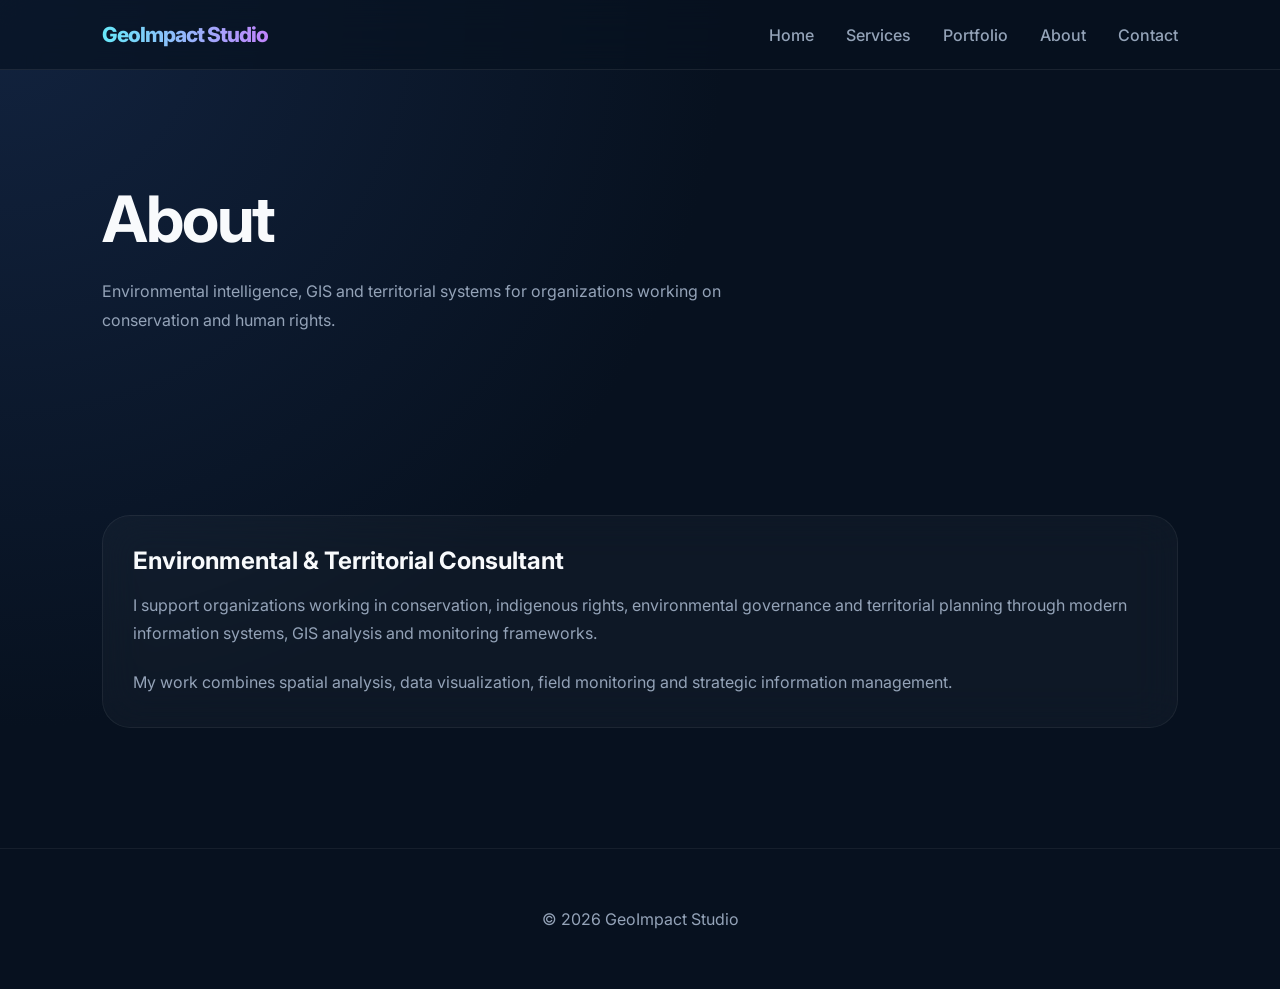
==== about.html @ 1a0bd776 "Create about.html" ====
<!DOCTYPE html>
<html lang="en">

<head>

  <meta charset="UTF-8">
  <meta name="viewport" content="width=device-width, initial-scale=1.0">

  <title>About | GeoImpact Studio</title>

  <link rel="stylesheet" href="style.css">

</head>

<body>

<header class="navbar">

  <div class="logo">
    GeoImpact Studio
  </div>

  <nav>
    <a href="index.html">Home</a>
    <a href="services.html">Services</a>
    <a href="portfolio.html">Portfolio</a>
    <a href="about.html">About</a>
    <a href="contact.html">Contact</a>
  </nav>

</header>

<section class="page-header">

  <h1>About</h1>

  <p>
    Environmental intelligence, GIS and territorial systems
    for organizations working on conservation and human rights.
  </p>

</section>

<section>

  <div class="card">

    <div class="card-content">

      <h3>Environmental & Territorial Consultant</h3>

      <p>
        I support organizations working in conservation,
        indigenous rights, environmental governance
        and territorial planning through modern information systems,
        GIS analysis and monitoring frameworks.
      </p>

      <br>

      <p>
        My work combines spatial analysis,
        data visualization, field monitoring
        and strategic information management.
      </p>

    </div>

  </div>

</section>

<footer>

  <p>
    © 2026 GeoImpact Studio
  </p>

</footer>

</body>

</html>
---- style.css ----
@import url('https://fonts.googleapis.com/css2?family=Inter:wght@300;400;500;600;700;800;900&display=swap');

:root{
  --bg:#07111f;
  --bg2:#0f172a;
  --card:#111c2d;
  --primary:#67e8f9;
  --secondary:#c084fc;
  --accent:#34d399;
  --text:#f8fafc;
  --muted:#94a3b8;
  --border:rgba(255,255,255,0.08);
}

*{
  margin:0;
  padding:0;
  box-sizing:border-box;
}

html{
  scroll-behavior:smooth;
}

body{
  font-family:'Inter',sans-serif;
  background:
  radial-gradient(circle at top left,#12233f 0%,#07111f 45%),
  linear-gradient(to bottom,#07111f,#020617);
  color:var(--text);
  overflow-x:hidden;
}

/* NAVBAR */

.navbar{
  position:fixed;
  width:100%;
  top:0;
  z-index:1000;

  backdrop-filter:blur(20px);
  background:rgba(7,17,31,0.65);

  border-bottom:1px solid var(--border);

  display:flex;
  justify-content:space-between;
  align-items:center;

  padding:22px 8%;
}

.logo{
  font-size:1.3rem;
  font-weight:800;
  letter-spacing:-1px;

  background:linear-gradient(
  to right,
  var(--primary),
  var(--secondary));

  -webkit-background-clip:text;
  -webkit-text-fill-color:transparent;
}

nav{
  display:flex;
  gap:32px;
}

nav a{
  color:var(--muted);
  text-decoration:none;
  font-weight:500;
  transition:0.3s;
}

nav a:hover{
  color:white;
}

/* HERO */

.hero{
  min-height:100vh;

  display:flex;
  align-items:center;

  padding:140px 8% 100px;
}

.hero-content{
  max-width:760px;
}

.tag{
  display:inline-flex;
  align-items:center;
  gap:10px;

  padding:12px 20px;

  border-radius:999px;

  background:rgba(255,255,255,0.05);

  border:1px solid rgba(255,255,255,0.08);

  color:var(--primary);

  margin-bottom:30px;

  font-size:0.95rem;
}

.hero h1{
  font-size:5rem;
  line-height:1;
  letter-spacing:-3px;

  margin-bottom:30px;
}

.hero p{
  font-size:1.2rem;
  line-height:1.9;

  color:var(--muted);

  margin-bottom:40px;

  max-width:700px;
}

.hero-buttons{
  display:flex;
  gap:20px;
}

.btn-primary{
  background:linear-gradient(
  to right,
  var(--primary),
  var(--secondary));

  color:#07111f;

  padding:16px 30px;

  border-radius:16px;

  text-decoration:none;

  font-weight:700;

  transition:0.3s;
}

.btn-primary:hover{
  transform:translateY(-4px);
  box-shadow:0 20px 40px rgba(103,232,249,0.2);
}

.btn-secondary{
  border:1px solid rgba(255,255,255,0.1);

  color:white;

  padding:16px 30px;

  border-radius:16px;

  text-decoration:none;

  transition:0.3s;
}

.btn-secondary:hover{
  background:rgba(255,255,255,0.05);
}

/* SECTIONS */

section{
  padding:120px 8%;
}

.section-title{
  margin-bottom:70px;
}

.section-title span{
  color:var(--primary);
  text-transform:uppercase;
  letter-spacing:2px;
  font-size:0.9rem;
}

.section-title h2{
  font-size:3rem;
  margin-top:10px;
  margin-bottom:20px;
  letter-spacing:-2px;
}

.section-title p{
  color:var(--muted);
  max-width:700px;
  line-height:1.8;
}

/* CARDS */

.cards{
  display:grid;

  grid-template-columns:
  repeat(auto-fit,minmax(320px,1fr));

  gap:32px;
}

.card{
  position:relative;

  background:rgba(255,255,255,0.03);

  border:1px solid rgba(255,255,255,0.06);

  border-radius:28px;

  overflow:hidden;

  transition:0.4s;

  backdrop-filter:blur(20px);
}

.card:hover{
  transform:translateY(-10px);
  border-color:rgba(103,232,249,0.3);
}

.card img{
  width:100%;
  height:240px;
  object-fit:cover;
}

.card-content{
  padding:30px;
}

.card h3{
  font-size:1.5rem;
  margin-bottom:16px;
}

.card p{
  color:var(--muted);
  line-height:1.8;
}

/* CTA */

.cta{
  text-align:center;

  background:
  linear-gradient(
  135deg,
  rgba(103,232,249,0.1),
  rgba(192,132,252,0.1));

  border-top:1px solid rgba(255,255,255,0.06);
  border-bottom:1px solid rgba(255,255,255,0.06);
}

.cta h2{
  font-size:3rem;
  margin-bottom:20px;
}

.cta p{
  color:var(--muted);
  max-width:700px;
  margin:auto;
  margin-bottom:40px;
  line-height:1.8;
}

/* FOOTER */

footer{
  padding:60px 8%;
  border-top:1px solid rgba(255,255,255,0.06);
  color:var(--muted);
  text-align:center;
}

/* PAGE HEADER */

.page-header{
  padding-top:180px;
  padding-bottom:60px;
}

.page-header h1{
  font-size:4rem;
  letter-spacing:-2px;
  margin-bottom:20px;
}

.page-header p{
  color:var(--muted);
  max-width:700px;
  line-height:1.8;
}

/* CONTACT */

form{
  display:flex;
  flex-direction:column;
  gap:20px;
  max-width:700px;
}

input,
textarea{
  background:rgba(255,255,255,0.04);

  border:1px solid rgba(255,255,255,0.08);

  padding:18px;

  border-radius:18px;

  color:white;

  font-family:'Inter',sans-serif;
}

textarea{
  min-height:180px;
}

button{
  background:linear-gradient(
  to right,
  var(--primary),
  var(--secondary));

  color:#07111f;

  border:none;

  padding:18px;

  border-radius:18px;

  font-weight:700;

  cursor:pointer;
}

/* RESPONSIVE */

@media(max-width:900px){

  .hero h1{
    font-size:3.3rem;
  }

  nav{
    display:none;
  }

  .section-title h2{
    font-size:2.2rem;
  }

  .cta h2{
    font-size:2.3rem;
  }

}
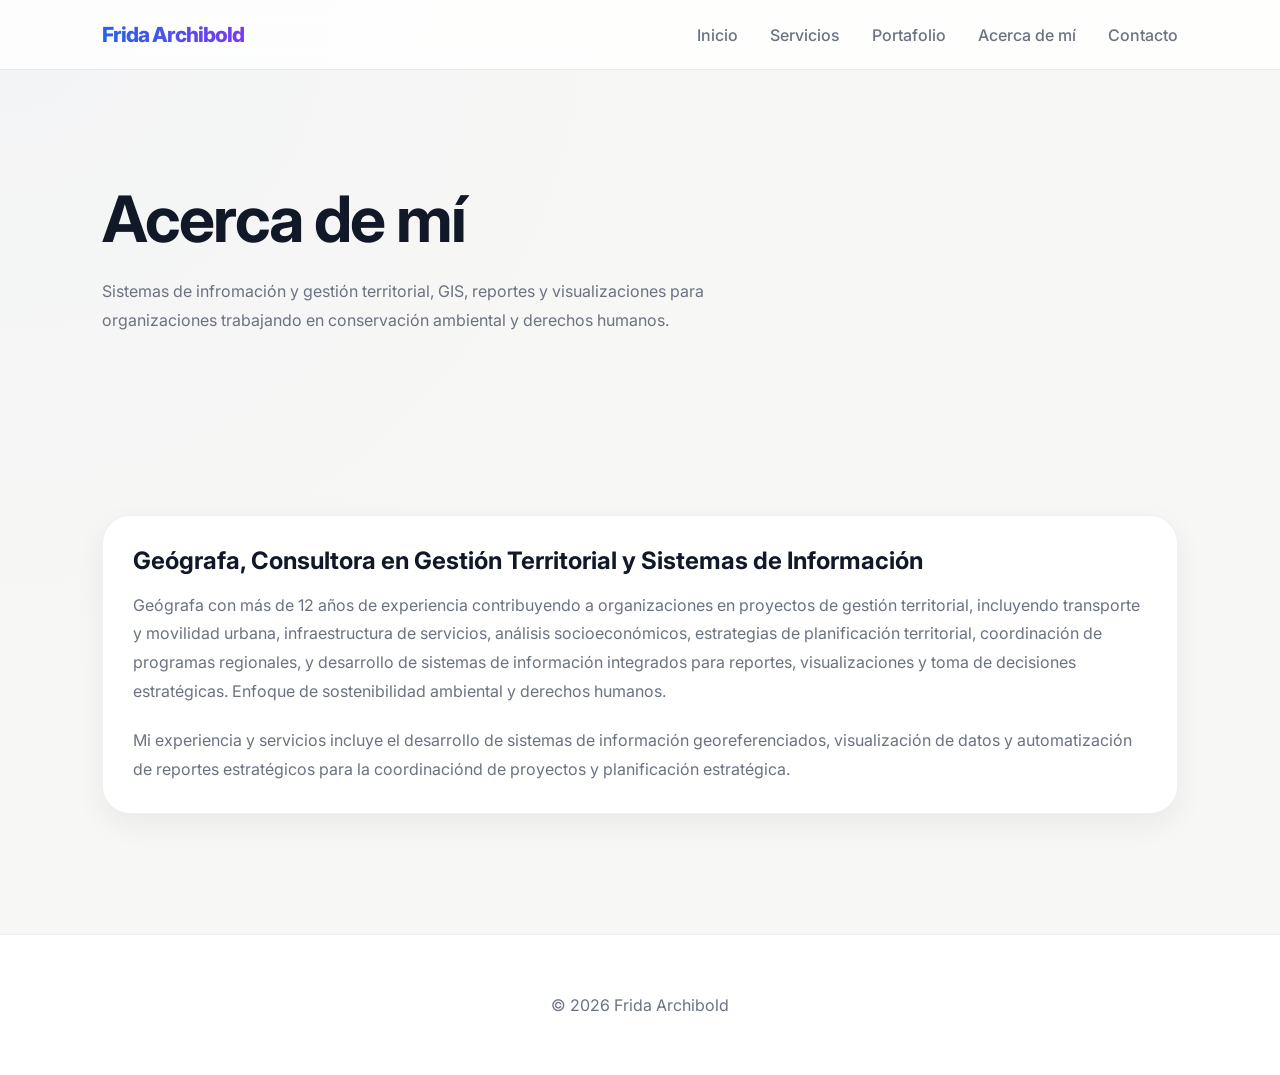
==== commit cd280400: "Update about.html" ====
--- a/about.html
+++ b/about.html
@@ -6,7 +6,7 @@
   <meta charset="UTF-8">
   <meta name="viewport" content="width=device-width, initial-scale=1.0">
 
-  <title>About | GeoImpact Studio</title>
+  <title>Acerca | Frida Archibold</title>
 
   <link rel="stylesheet" href="style.css">
 
@@ -17,26 +17,25 @@
 <header class="navbar">
 
   <div class="logo">
-    GeoImpact Studio
+    Frida Archibold
   </div>
 
   <nav>
-    <a href="index.html">Home</a>
-    <a href="services.html">Services</a>
-    <a href="portfolio.html">Portfolio</a>
-    <a href="about.html">About</a>
-    <a href="contact.html">Contact</a>
+    <a href="index.html">Inicio</a>
+    <a href="services.html">Servicios</a>
+    <a href="portfolio.html">Portafolio</a>
+    <a href="about.html">Acerca de mí</a>
+    <a href="contact.html">Contacto</a>
   </nav>
 
 </header>
 
 <section class="page-header">
 
-  <h1>About</h1>
+  <h1>Acerca de mí</h1>
 
   <p>
-    Environmental intelligence, GIS and territorial systems
-    for organizations working on conservation and human rights.
+    Sistemas de infromación y gestión territorial, GIS, reportes y visualizaciones para organizaciones trabajando en conservación ambiental y derechos humanos.
   </p>
 
 </section>
@@ -47,21 +46,20 @@
 
     <div class="card-content">
 
-      <h3>Environmental & Territorial Consultant</h3>
+      <h3>Geógrafa, Consultora en Gestión Territorial y Sistemas de Información</h3>
 
       <p>
-        I support organizations working in conservation,
-        indigenous rights, environmental governance
-        and territorial planning through modern information systems,
-        GIS analysis and monitoring frameworks.
+        Geógrafa con más de 12 años de experiencia contribuyendo a organizaciones en proyectos de gestión territorial, incluyendo
+        transporte y movilidad urbana, infraestructura de servicios, análisis socioeconómicos, estrategias de planificación territorial,
+        coordinación de programas regionales, y desarrollo de sistemas de información integrados para reportes, visualizaciones y toma
+        de decisiones estratégicas. Enfoque de sostenibilidad ambiental y derechos humanos.
       </p>
 
       <br>
 
       <p>
-        My work combines spatial analysis,
-        data visualization, field monitoring
-        and strategic information management.
+        Mi experiencia y servicios incluye el desarrollo de sistemas de información georeferenciados, visualización de datos y automatización
+        de reportes estratégicos para la coordinaciónd de proyectos y planificación estratégica.
       </p>
 
     </div>
@@ -73,7 +71,7 @@
 <footer>
 
   <p>
-    © 2026 GeoImpact Studio
+    © 2026 Frida Archibold
   </p>
 
 </footer>
--- a/style.css
+++ b/style.css
@@ -1,15 +1,20 @@
 @import url('https://fonts.googleapis.com/css2?family=Inter:wght@300;400;500;600;700;800;900&display=swap');
 
 :root{
-  --bg:#07111f;
-  --bg2:#0f172a;
-  --card:#111c2d;
-  --primary:#67e8f9;
-  --secondary:#c084fc;
-  --accent:#34d399;
-  --text:#f8fafc;
-  --muted:#94a3b8;
-  --border:rgba(255,255,255,0.08);
+  --bg:#f7f7f5;
+  --bg2:#ffffff;
+  --card:#ffffff;
+
+  --primary:#2563eb;
+  --secondary:#7c3aed;
+  --accent:#10b981;
+
+  --text:#111827;
+  --muted:#6b7280;
+
+  --border:rgba(0,0,0,0.08);
+
+  --shadow:0 10px 30px rgba(0,0,0,0.06);
 }
 
 *{
@@ -24,10 +29,13 @@
 
 body{
   font-family:'Inter',sans-serif;
+
   background:
-  radial-gradient(circle at top left,#12233f 0%,#07111f 45%),
-  linear-gradient(to bottom,#07111f,#020617);
-  color:var(--text);
+  radial-gradient(circle at top left,#f3f4f6 0%,#f7f7f5 40%),
+  linear-gradient(to bottom,#f7f7f5,#ffffff);
+
+  color:var(--text);
+
   overflow-x:hidden;
 }
 
@@ -40,7 +48,8 @@
   z-index:1000;
 
   backdrop-filter:blur(20px);
-  background:rgba(7,17,31,0.65);
+
+  background:rgba(255,255,255,0.82);
 
   border-bottom:1px solid var(--border);
 
@@ -78,7 +87,7 @@
 }
 
 nav a:hover{
-  color:white;
+  color:var(--text);
 }
 
 /* HERO */
@@ -105,15 +114,17 @@
 
   border-radius:999px;
 
-  background:rgba(255,255,255,0.05);
-
-  border:1px solid rgba(255,255,255,0.08);
+  background:#eef2ff;
+
+  border:1px solid rgba(37,99,235,0.08);
 
   color:var(--primary);
 
   margin-bottom:30px;
 
   font-size:0.95rem;
+
+  font-weight:600;
 }
 
 .hero h1{
@@ -122,6 +133,8 @@
   letter-spacing:-3px;
 
   margin-bottom:30px;
+
+  color:var(--text);
 }
 
 .hero p{
@@ -139,6 +152,8 @@
   display:flex;
   gap:20px;
 }
+
+/* BUTTONS */
 
 .btn-primary{
   background:linear-gradient(
@@ -146,7 +161,7 @@
   var(--primary),
   var(--secondary));
 
-  color:#07111f;
+  color:white;
 
   padding:16px 30px;
 
@@ -157,17 +172,21 @@
   font-weight:700;
 
   transition:0.3s;
+
+  box-shadow:0 10px 30px rgba(37,99,235,0.15);
 }
 
 .btn-primary:hover{
   transform:translateY(-4px);
-  box-shadow:0 20px 40px rgba(103,232,249,0.2);
+  box-shadow:0 20px 40px rgba(37,99,235,0.18);
 }
 
 .btn-secondary{
-  border:1px solid rgba(255,255,255,0.1);
-
-  color:white;
+  border:1px solid rgba(0,0,0,0.08);
+
+  color:var(--text);
+
+  background:white;
 
   padding:16px 30px;
 
@@ -179,7 +198,7 @@
 }
 
 .btn-secondary:hover{
-  background:rgba(255,255,255,0.05);
+  background:#f3f4f6;
 }
 
 /* SECTIONS */
@@ -197,6 +216,7 @@
   text-transform:uppercase;
   letter-spacing:2px;
   font-size:0.9rem;
+  font-weight:700;
 }
 
 .section-title h2{
@@ -204,6 +224,8 @@
   margin-top:10px;
   margin-bottom:20px;
   letter-spacing:-2px;
+
+  color:var(--text);
 }
 
 .section-title p{
@@ -226,9 +248,9 @@
 .card{
   position:relative;
 
-  background:rgba(255,255,255,0.03);
-
-  border:1px solid rgba(255,255,255,0.06);
+  background:var(--card);
+
+  border:1px solid rgba(0,0,0,0.06);
 
   border-radius:28px;
 
@@ -236,12 +258,16 @@
 
   transition:0.4s;
 
-  backdrop-filter:blur(20px);
+  box-shadow:var(--shadow);
 }
 
 .card:hover{
   transform:translateY(-10px);
-  border-color:rgba(103,232,249,0.3);
+
+  border-color:rgba(37,99,235,0.15);
+
+  box-shadow:
+  0 20px 40px rgba(0,0,0,0.08);
 }
 
 .card img{
@@ -257,6 +283,8 @@
 .card h3{
   font-size:1.5rem;
   margin-bottom:16px;
+
+  color:var(--text);
 }
 
 .card p{
@@ -272,16 +300,18 @@
   background:
   linear-gradient(
   135deg,
-  rgba(103,232,249,0.1),
-  rgba(192,132,252,0.1));
-
-  border-top:1px solid rgba(255,255,255,0.06);
-  border-bottom:1px solid rgba(255,255,255,0.06);
+  rgba(37,99,235,0.05),
+  rgba(124,58,237,0.05));
+
+  border-top:1px solid rgba(0,0,0,0.05);
+  border-bottom:1px solid rgba(0,0,0,0.05);
 }
 
 .cta h2{
   font-size:3rem;
   margin-bottom:20px;
+
+  color:var(--text);
 }
 
 .cta p{
@@ -296,9 +326,14 @@
 
 footer{
   padding:60px 8%;
-  border-top:1px solid rgba(255,255,255,0.06);
-  color:var(--muted);
+
+  border-top:1px solid rgba(0,0,0,0.06);
+
+  color:var(--muted);
+
   text-align:center;
+
+  background:white;
 }
 
 /* PAGE HEADER */
@@ -312,6 +347,8 @@
   font-size:4rem;
   letter-spacing:-2px;
   margin-bottom:20px;
+
+  color:var(--text);
 }
 
 .page-header p{
@@ -331,17 +368,24 @@
 
 input,
 textarea{
-  background:rgba(255,255,255,0.04);
-
-  border:1px solid rgba(255,255,255,0.08);
+  background:white;
+
+  border:1px solid rgba(0,0,0,0.08);
 
   padding:18px;
 
   border-radius:18px;
 
-  color:white;
+  color:var(--text);
 
   font-family:'Inter',sans-serif;
+
+  box-shadow:0 4px 12px rgba(0,0,0,0.03);
+}
+
+input::placeholder,
+textarea::placeholder{
+  color:#9ca3af;
 }
 
 textarea{
@@ -354,7 +398,7 @@
   var(--primary),
   var(--secondary));
 
-  color:#07111f;
+  color:white;
 
   border:none;
 
@@ -365,6 +409,13 @@
   font-weight:700;
 
   cursor:pointer;
+
+  transition:0.3s;
+}
+
+button:hover{
+  opacity:0.95;
+  transform:translateY(-2px);
 }
 
 /* RESPONSIVE */
@@ -387,4 +438,8 @@
     font-size:2.3rem;
   }
 
-}
+  .hero-buttons{
+    flex-direction:column;
+  }
+
+}
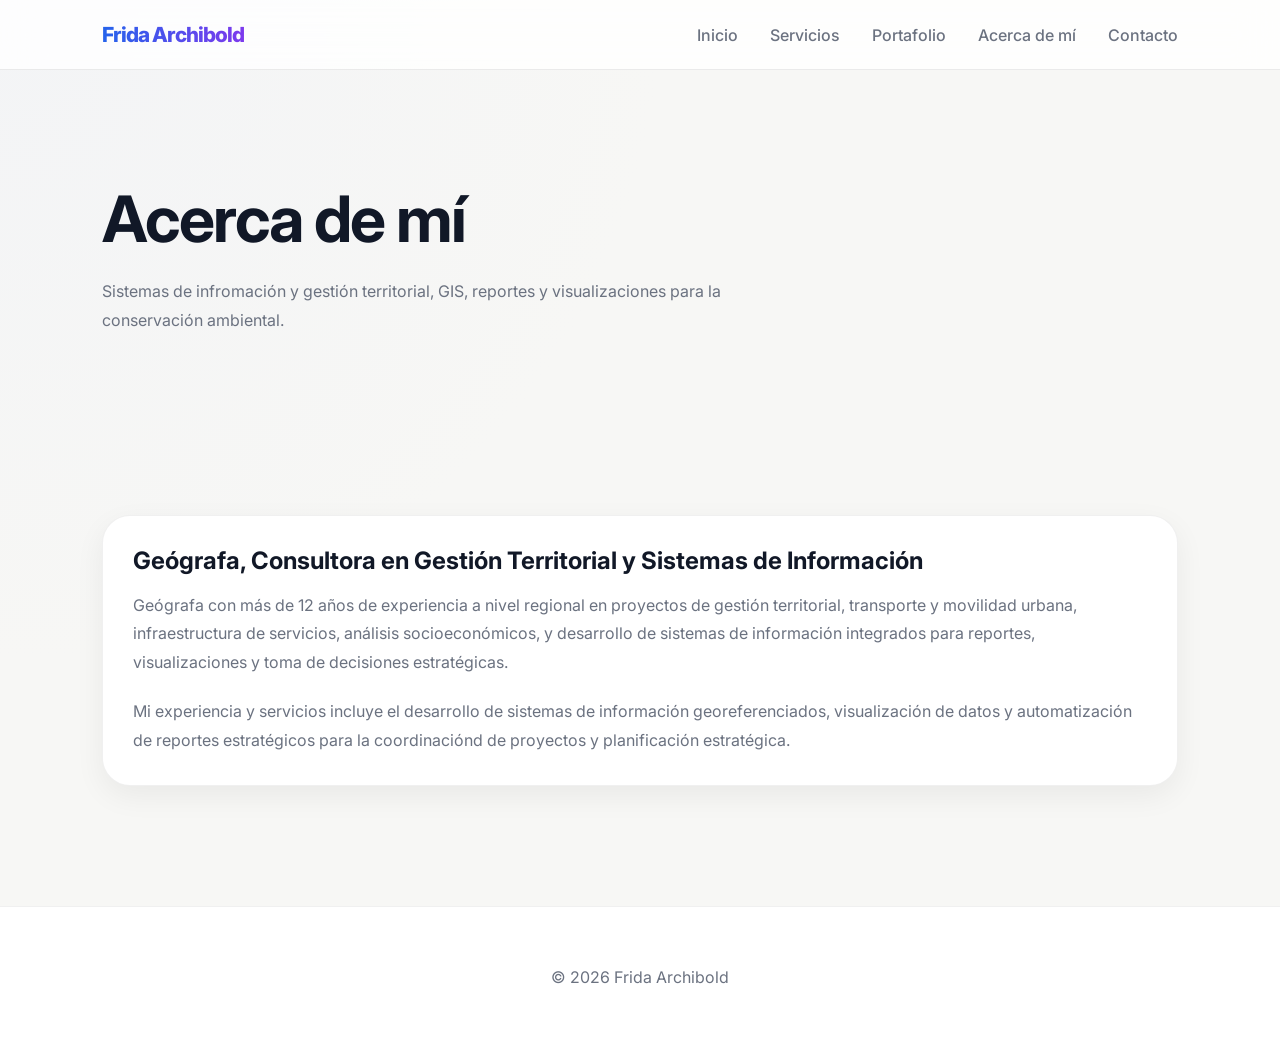
==== commit 20e56a85: "Update about.html" ====
--- a/about.html
+++ b/about.html
@@ -35,7 +35,7 @@
   <h1>Acerca de mí</h1>
 
   <p>
-    Sistemas de infromación y gestión territorial, GIS, reportes y visualizaciones para organizaciones trabajando en conservación ambiental y derechos humanos.
+    Sistemas de infromación y gestión territorial, GIS, reportes y visualizaciones para la conservación ambiental.
   </p>
 
 </section>
@@ -49,10 +49,8 @@
       <h3>Geógrafa, Consultora en Gestión Territorial y Sistemas de Información</h3>
 
       <p>
-        Geógrafa con más de 12 años de experiencia contribuyendo a organizaciones en proyectos de gestión territorial, incluyendo
-        transporte y movilidad urbana, infraestructura de servicios, análisis socioeconómicos, estrategias de planificación territorial,
-        coordinación de programas regionales, y desarrollo de sistemas de información integrados para reportes, visualizaciones y toma
-        de decisiones estratégicas. Enfoque de sostenibilidad ambiental y derechos humanos.
+        Geógrafa con más de 12 años de experiencia a nivel regional en proyectos de gestión territorial, transporte y movilidad urbana, infraestructura de servicios, 
+        análisis socioeconómicos, y desarrollo de sistemas de información integrados para reportes, visualizaciones y toma de decisiones estratégicas. 
       </p>
 
       <br>
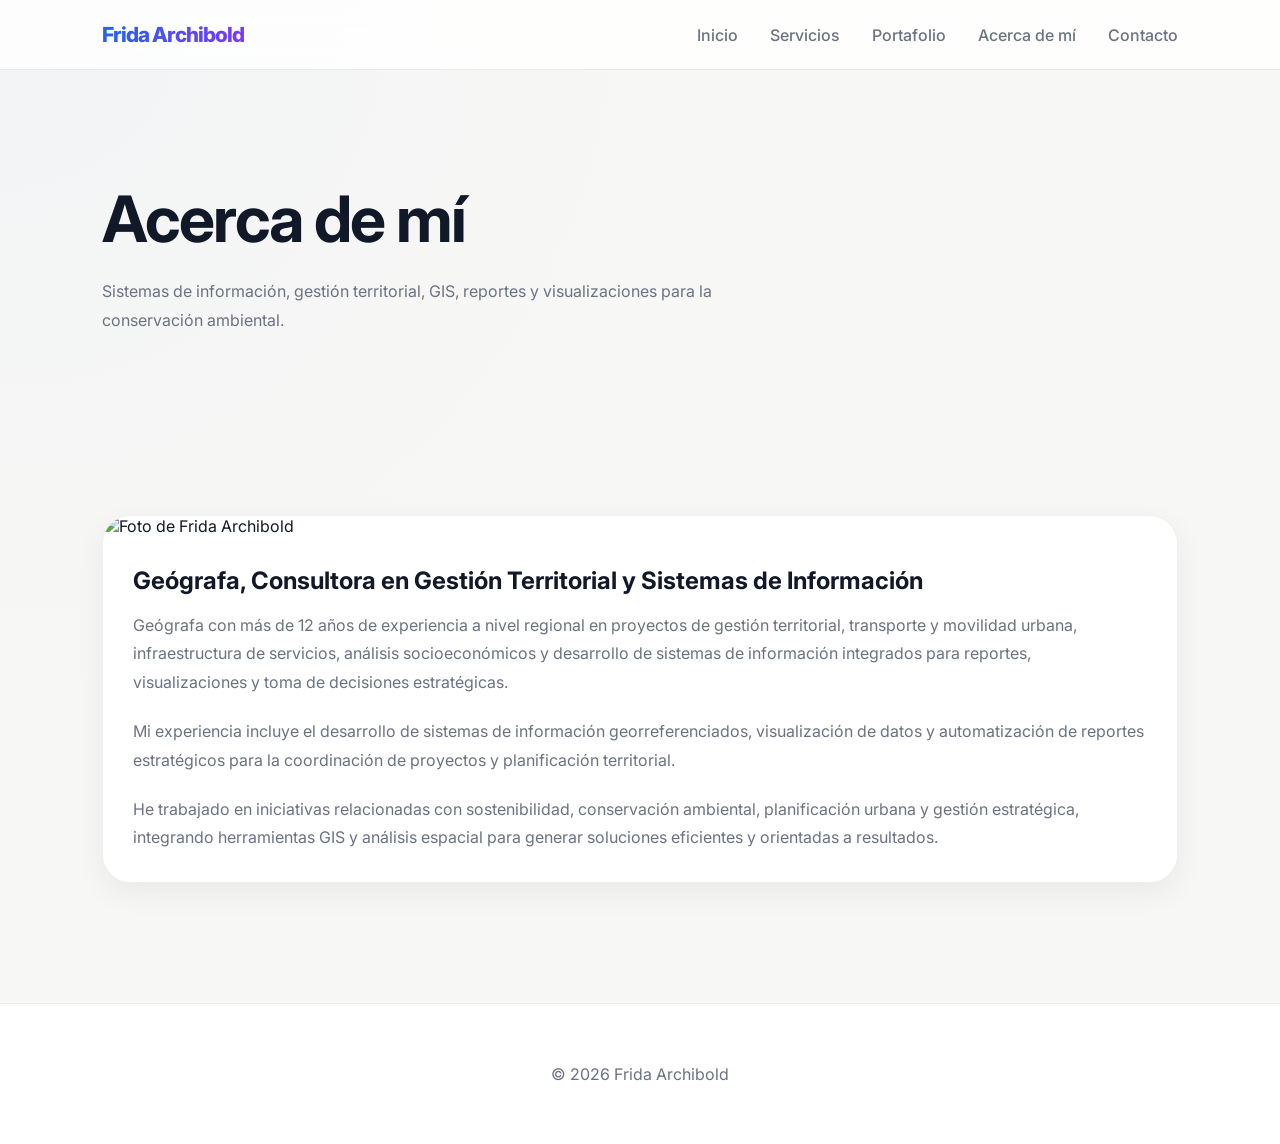
==== commit 16e168cf: "Update about.html" ====
--- a/about.html
+++ b/about.html
@@ -1,5 +1,5 @@
 <!DOCTYPE html>
-<html lang="en">
+<html lang="es">
 
 <head>
 
@@ -14,65 +14,92 @@
 
 <body>
 
-<header class="navbar">
+  <!-- NAVBAR -->
 
-  <div class="logo">
-    Frida Archibold
-  </div>
+  <header class="navbar">
 
-  <nav>
-    <a href="index.html">Inicio</a>
-    <a href="services.html">Servicios</a>
-    <a href="portfolio.html">Portafolio</a>
-    <a href="about.html">Acerca de mí</a>
-    <a href="contact.html">Contacto</a>
-  </nav>
+    <div class="logo">
+      Frida Archibold
+    </div>
 
-</header>
+    <nav>
+      <a href="index.html">Inicio</a>
+      <a href="services.html">Servicios</a>
+      <a href="portfolio.html">Portafolio</a>
+      <a href="about.html">Acerca de mí</a>
+      <a href="contact.html">Contacto</a>
+    </nav>
 
-<section class="page-header">
+  </header>
 
-  <h1>Acerca de mí</h1>
+  <!-- HEADER -->
 
-  <p>
-    Sistemas de infromación y gestión territorial, GIS, reportes y visualizaciones para la conservación ambiental.
-  </p>
+  <section class="page-header">
 
-</section>
+    <h1>Acerca de mí</h1>
 
-<section>
+    <p>
+      Sistemas de información, gestión territorial, GIS, reportes y visualizaciones para la conservación ambiental.
+    </p>
 
-  <div class="card">
+  </section>
 
-    <div class="card-content">
+  <!-- ABOUT -->
 
-      <h3>Geógrafa, Consultora en Gestión Territorial y Sistemas de Información</h3>
+  <section class="about-section">
 
-      <p>
-        Geógrafa con más de 12 años de experiencia a nivel regional en proyectos de gestión territorial, transporte y movilidad urbana, infraestructura de servicios, 
-        análisis socioeconómicos, y desarrollo de sistemas de información integrados para reportes, visualizaciones y toma de decisiones estratégicas. 
-      </p>
+    <div class="card about-card">
 
-      <br>
+      <!-- FOTO -->
 
-      <p>
-        Mi experiencia y servicios incluye el desarrollo de sistemas de información georeferenciados, visualización de datos y automatización
-        de reportes estratégicos para la coordinaciónd de proyectos y planificación estratégica.
-      </p>
+      <div class="about-image">
+
+        <img src="img/frida.jpg" alt="Foto de Frida Archibold">
+
+      </div>
+
+      <!-- CONTENIDO -->
+
+      <div class="card-content">
+
+        <h3>
+          Geógrafa, Consultora en Gestión Territorial y Sistemas de Información
+        </h3>
+
+        <p>
+          Geógrafa con más de 12 años de experiencia a nivel regional en proyectos de gestión territorial, transporte y movilidad urbana, infraestructura de servicios,
+          análisis socioeconómicos y desarrollo de sistemas de información integrados para reportes, visualizaciones y toma de decisiones estratégicas.
+        </p>
+
+        <br>
+
+        <p>
+          Mi experiencia incluye el desarrollo de sistemas de información georreferenciados, visualización de datos y automatización de reportes estratégicos
+          para la coordinación de proyectos y planificación territorial.
+        </p>
+
+        <br>
+
+        <p>
+          He trabajado en iniciativas relacionadas con sostenibilidad, conservación ambiental, planificación urbana y gestión estratégica,
+          integrando herramientas GIS y análisis espacial para generar soluciones eficientes y orientadas a resultados.
+        </p>
+
+      </div>
 
     </div>
 
-  </div>
+  </section>
 
-</section>
+  <!-- FOOTER -->
 
-<footer>
+  <footer>
 
-  <p>
-    © 2026 Frida Archibold
-  </p>
+    <p>
+      © 2026 Frida Archibold
+    </p>
 
-</footer>
+  </footer>
 
 </body>
 
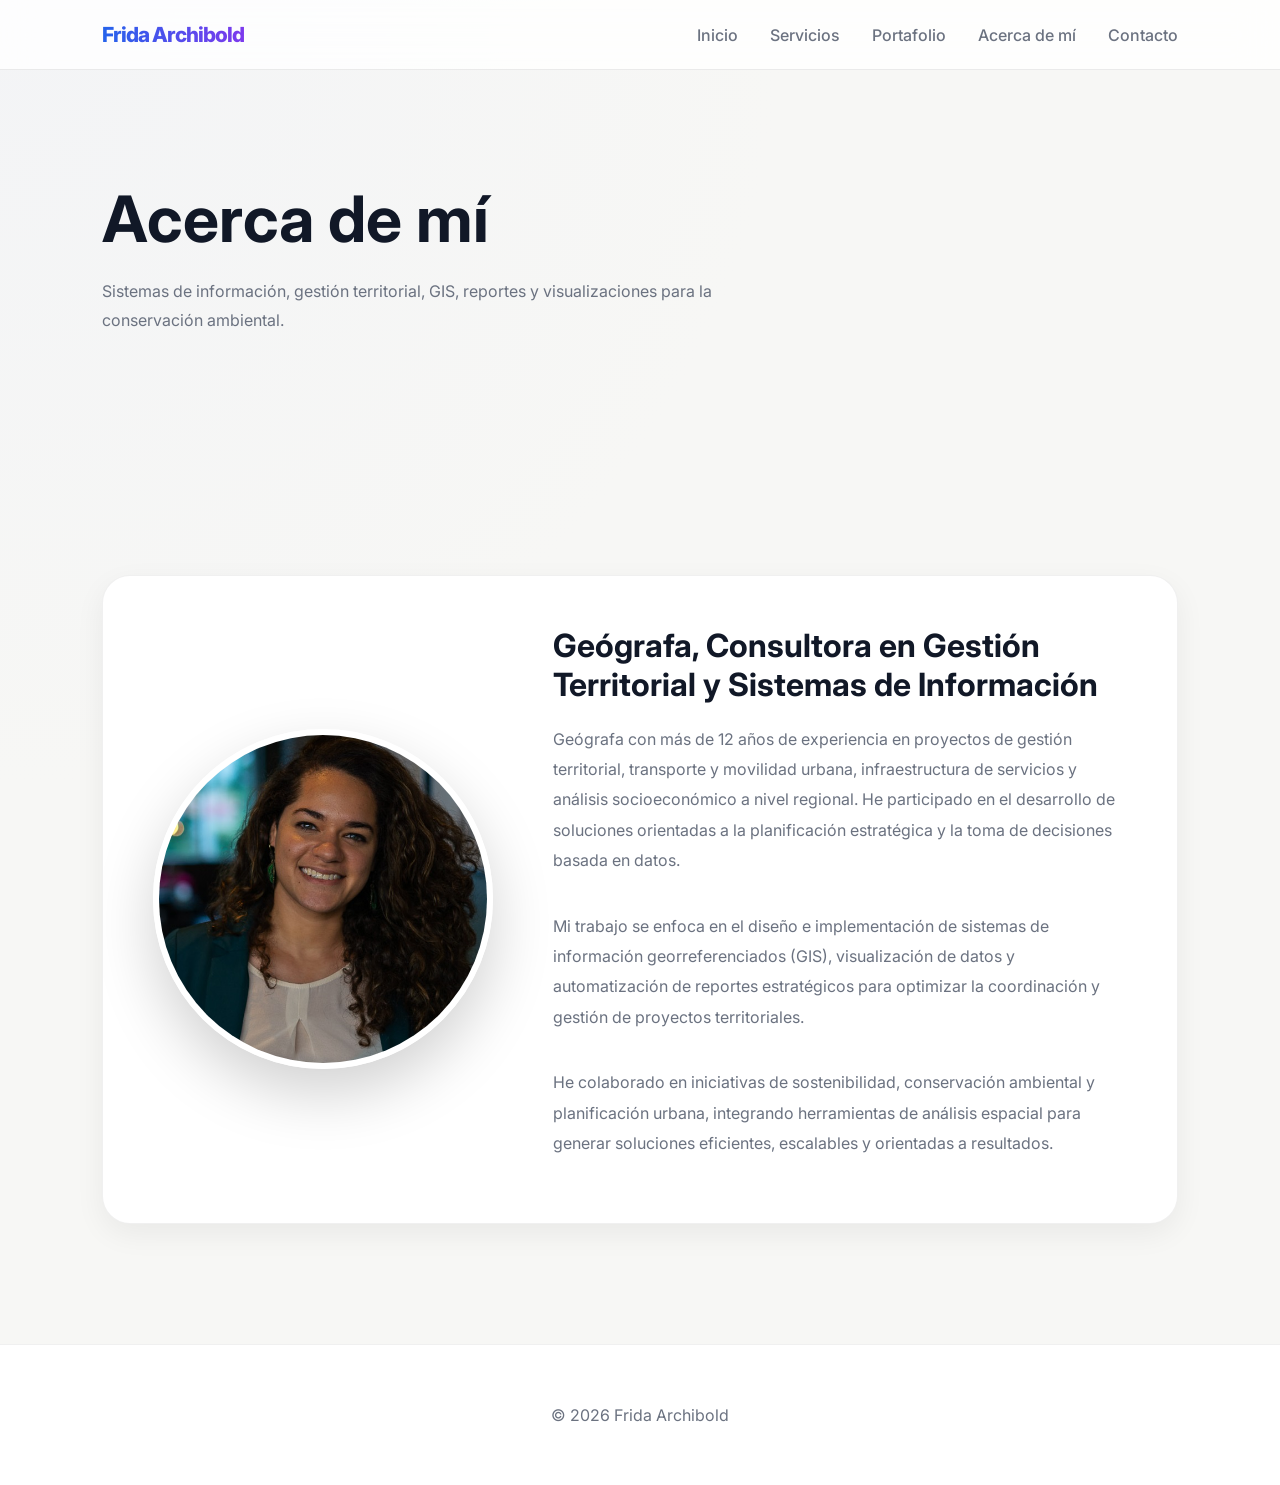
==== commit c347b8f0: "Update about.html" ====
--- a/about.html
+++ b/about.html
@@ -54,7 +54,7 @@
 
       <div class="about-image">
 
-        <img src="img/frida.jpg" alt="Foto de Frida Archibold">
+        <img src="frida.jpg" alt="Foto de Frida Archibold">
 
       </div>
 
@@ -67,22 +67,20 @@
         </h3>
 
         <p>
-          Geógrafa con más de 12 años de experiencia a nivel regional en proyectos de gestión territorial, transporte y movilidad urbana, infraestructura de servicios,
-          análisis socioeconómicos y desarrollo de sistemas de información integrados para reportes, visualizaciones y toma de decisiones estratégicas.
+          Geógrafa con más de 12 años de experiencia en proyectos de gestión territorial, transporte y movilidad urbana, infraestructura de servicios y análisis socioeconómico a nivel regional. 
+          He participado en el desarrollo de soluciones orientadas a la planificación estratégica y la toma de decisiones basada en datos.
         </p>
 
         <br>
 
         <p>
-          Mi experiencia incluye el desarrollo de sistemas de información georreferenciados, visualización de datos y automatización de reportes estratégicos
-          para la coordinación de proyectos y planificación territorial.
+          Mi trabajo se enfoca en el diseño e implementación de sistemas de información georreferenciados (GIS), visualización de datos y automatización de reportes estratégicos para optimizar la coordinación y gestión de proyectos territoriales.
         </p>
 
         <br>
 
         <p>
-          He trabajado en iniciativas relacionadas con sostenibilidad, conservación ambiental, planificación urbana y gestión estratégica,
-          integrando herramientas GIS y análisis espacial para generar soluciones eficientes y orientadas a resultados.
+          He colaborado en iniciativas de sostenibilidad, conservación ambiental y planificación urbana, integrando herramientas de análisis espacial para generar soluciones eficientes, escalables y orientadas a resultados.
         </p>
 
       </div>
--- a/style.css
+++ b/style.css
@@ -48,7 +48,6 @@
   z-index:1000;
 
   backdrop-filter:blur(20px);
-
   background:rgba(255,255,255,0.82);
 
   border-bottom:1px solid var(--border);
@@ -65,11 +64,7 @@
   font-weight:800;
   letter-spacing:-1px;
 
-  background:linear-gradient(
-  to right,
-  var(--primary),
-  var(--secondary));
-
+  background:linear-gradient(to right,var(--primary),var(--secondary));
   -webkit-background-clip:text;
   -webkit-text-fill-color:transparent;
 }
@@ -94,10 +89,8 @@
 
 .hero{
   min-height:100vh;
-
   display:flex;
   align-items:center;
-
   padding:140px 8% 100px;
 }
 
@@ -109,21 +102,13 @@
   display:inline-flex;
   align-items:center;
   gap:10px;
-
   padding:12px 20px;
-
   border-radius:999px;
-
   background:#eef2ff;
-
   border:1px solid rgba(37,99,235,0.08);
-
   color:var(--primary);
-
   margin-bottom:30px;
-
   font-size:0.95rem;
-
   font-weight:600;
 }
 
@@ -131,20 +116,15 @@
   font-size:5rem;
   line-height:1;
   letter-spacing:-3px;
-
   margin-bottom:30px;
-
   color:var(--text);
 }
 
 .hero p{
   font-size:1.2rem;
   line-height:1.9;
-
-  color:var(--muted);
-
+  color:var(--muted);
   margin-bottom:40px;
-
   max-width:700px;
 }
 
@@ -156,23 +136,13 @@
 /* BUTTONS */
 
 .btn-primary{
-  background:linear-gradient(
-  to right,
-  var(--primary),
-  var(--secondary));
-
+  background:linear-gradient(to right,var(--primary),var(--secondary));
   color:white;
-
   padding:16px 30px;
-
   border-radius:16px;
-
   text-decoration:none;
-
   font-weight:700;
-
   transition:0.3s;
-
   box-shadow:0 10px 30px rgba(37,99,235,0.15);
 }
 
@@ -183,17 +153,11 @@
 
 .btn-secondary{
   border:1px solid rgba(0,0,0,0.08);
-
-  color:var(--text);
-
+  color:var(--text);
   background:white;
-
   padding:16px 30px;
-
   border-radius:16px;
-
   text-decoration:none;
-
   transition:0.3s;
 }
 
@@ -207,133 +171,90 @@
   padding:120px 8%;
 }
 
-.section-title{
-  margin-bottom:70px;
-}
-
-.section-title span{
-  color:var(--primary);
-  text-transform:uppercase;
-  letter-spacing:2px;
-  font-size:0.9rem;
-  font-weight:700;
-}
-
-.section-title h2{
-  font-size:3rem;
-  margin-top:10px;
-  margin-bottom:20px;
-  letter-spacing:-2px;
-
-  color:var(--text);
-}
-
-.section-title p{
-  color:var(--muted);
-  max-width:700px;
-  line-height:1.8;
-}
-
 /* CARDS */
 
 .cards{
   display:grid;
-
-  grid-template-columns:
-  repeat(auto-fit,minmax(320px,1fr));
-
+  grid-template-columns:repeat(auto-fit,minmax(320px,1fr));
   gap:32px;
 }
 
 .card{
-  position:relative;
-
   background:var(--card);
-
   border:1px solid rgba(0,0,0,0.06);
-
   border-radius:28px;
-
   overflow:hidden;
-
   transition:0.4s;
-
   box-shadow:var(--shadow);
 }
 
 .card:hover{
   transform:translateY(-10px);
-
-  border-color:rgba(37,99,235,0.15);
-
-  box-shadow:
-  0 20px 40px rgba(0,0,0,0.08);
-}
-
-.card img{
-  width:100%;
-  height:240px;
+  box-shadow:0 20px 40px rgba(0,0,0,0.08);
+}
+
+.card-content{
+  padding:40px;
+}
+
+.card h3{
+  font-size:1.8rem;
+  margin-bottom:18px;
+  color:var(--text);
+}
+
+.card p{
+  color:var(--muted);
+  line-height:1.8;
+}
+
+/* ===== ABOUT SECTION (CON FOTO) ===== */
+
+.about-section{
+  padding-top:180px;
+}
+
+.about-card{
+  display:flex;
+  align-items:center;
+  gap:60px;
+  padding:50px;
+}
+
+.about-image{
+  flex:1;
+  display:flex;
+  justify-content:center;
+}
+
+.about-image img{
+  width:340px;
+  height:340px;
   object-fit:cover;
-}
-
-.card-content{
-  padding:30px;
-}
-
-.card h3{
-  font-size:1.5rem;
-  margin-bottom:16px;
-
-  color:var(--text);
-}
-
-.card p{
-  color:var(--muted);
-  line-height:1.8;
-}
-
-/* CTA */
-
-.cta{
-  text-align:center;
-
-  background:
-  linear-gradient(
-  135deg,
-  rgba(37,99,235,0.05),
-  rgba(124,58,237,0.05));
-
-  border-top:1px solid rgba(0,0,0,0.05);
-  border-bottom:1px solid rgba(0,0,0,0.05);
-}
-
-.cta h2{
-  font-size:3rem;
+  border-radius:50%;
+  border:6px solid white;
+  box-shadow:0 25px 60px rgba(0,0,0,0.18);
+  transition:0.4s ease;
+}
+
+.about-image img:hover{
+  transform:scale(1.03);
+}
+
+.about-card .card-content{
+  flex:2;
+  padding:0;
+}
+
+.about-card .card-content h3{
+  font-size:2rem;
   margin-bottom:20px;
-
-  color:var(--text);
-}
-
-.cta p{
-  color:var(--muted);
-  max-width:700px;
-  margin:auto;
-  margin-bottom:40px;
-  line-height:1.8;
-}
-
-/* FOOTER */
-
-footer{
-  padding:60px 8%;
-
-  border-top:1px solid rgba(0,0,0,0.06);
-
-  color:var(--muted);
-
-  text-align:center;
-
-  background:white;
+}
+
+.about-card .card-content p{
+  margin-bottom:15px;
+  line-height:1.9;
+  color:var(--muted);
 }
 
 /* PAGE HEADER */
@@ -345,10 +266,7 @@
 
 .page-header h1{
   font-size:4rem;
-  letter-spacing:-2px;
   margin-bottom:20px;
-
-  color:var(--text);
 }
 
 .page-header p{
@@ -357,89 +275,40 @@
   line-height:1.8;
 }
 
-/* CONTACT */
-
-form{
-  display:flex;
-  flex-direction:column;
-  gap:20px;
-  max-width:700px;
-}
-
-input,
-textarea{
+/* FOOTER */
+
+footer{
+  padding:60px 8%;
+  border-top:1px solid rgba(0,0,0,0.06);
+  color:var(--muted);
+  text-align:center;
   background:white;
-
-  border:1px solid rgba(0,0,0,0.08);
-
-  padding:18px;
-
-  border-radius:18px;
-
-  color:var(--text);
-
-  font-family:'Inter',sans-serif;
-
-  box-shadow:0 4px 12px rgba(0,0,0,0.03);
-}
-
-input::placeholder,
-textarea::placeholder{
-  color:#9ca3af;
-}
-
-textarea{
-  min-height:180px;
-}
-
-button{
-  background:linear-gradient(
-  to right,
-  var(--primary),
-  var(--secondary));
-
-  color:white;
-
-  border:none;
-
-  padding:18px;
-
-  border-radius:18px;
-
-  font-weight:700;
-
-  cursor:pointer;
-
-  transition:0.3s;
-}
-
-button:hover{
-  opacity:0.95;
-  transform:translateY(-2px);
 }
 
 /* RESPONSIVE */
 
 @media(max-width:900px){
-
-  .hero h1{
-    font-size:3.3rem;
-  }
 
   nav{
     display:none;
   }
 
-  .section-title h2{
-    font-size:2.2rem;
-  }
-
-  .cta h2{
-    font-size:2.3rem;
-  }
-
-  .hero-buttons{
+  .hero h1{
+    font-size:3.2rem;
+  }
+
+  .about-card{
     flex-direction:column;
-  }
-
-}
+    text-align:center;
+    padding:35px;
+  }
+
+  .about-image img{
+    width:240px;
+    height:240px;
+  }
+
+  .page-header h1{
+    font-size:2.8rem;
+  }
+}
